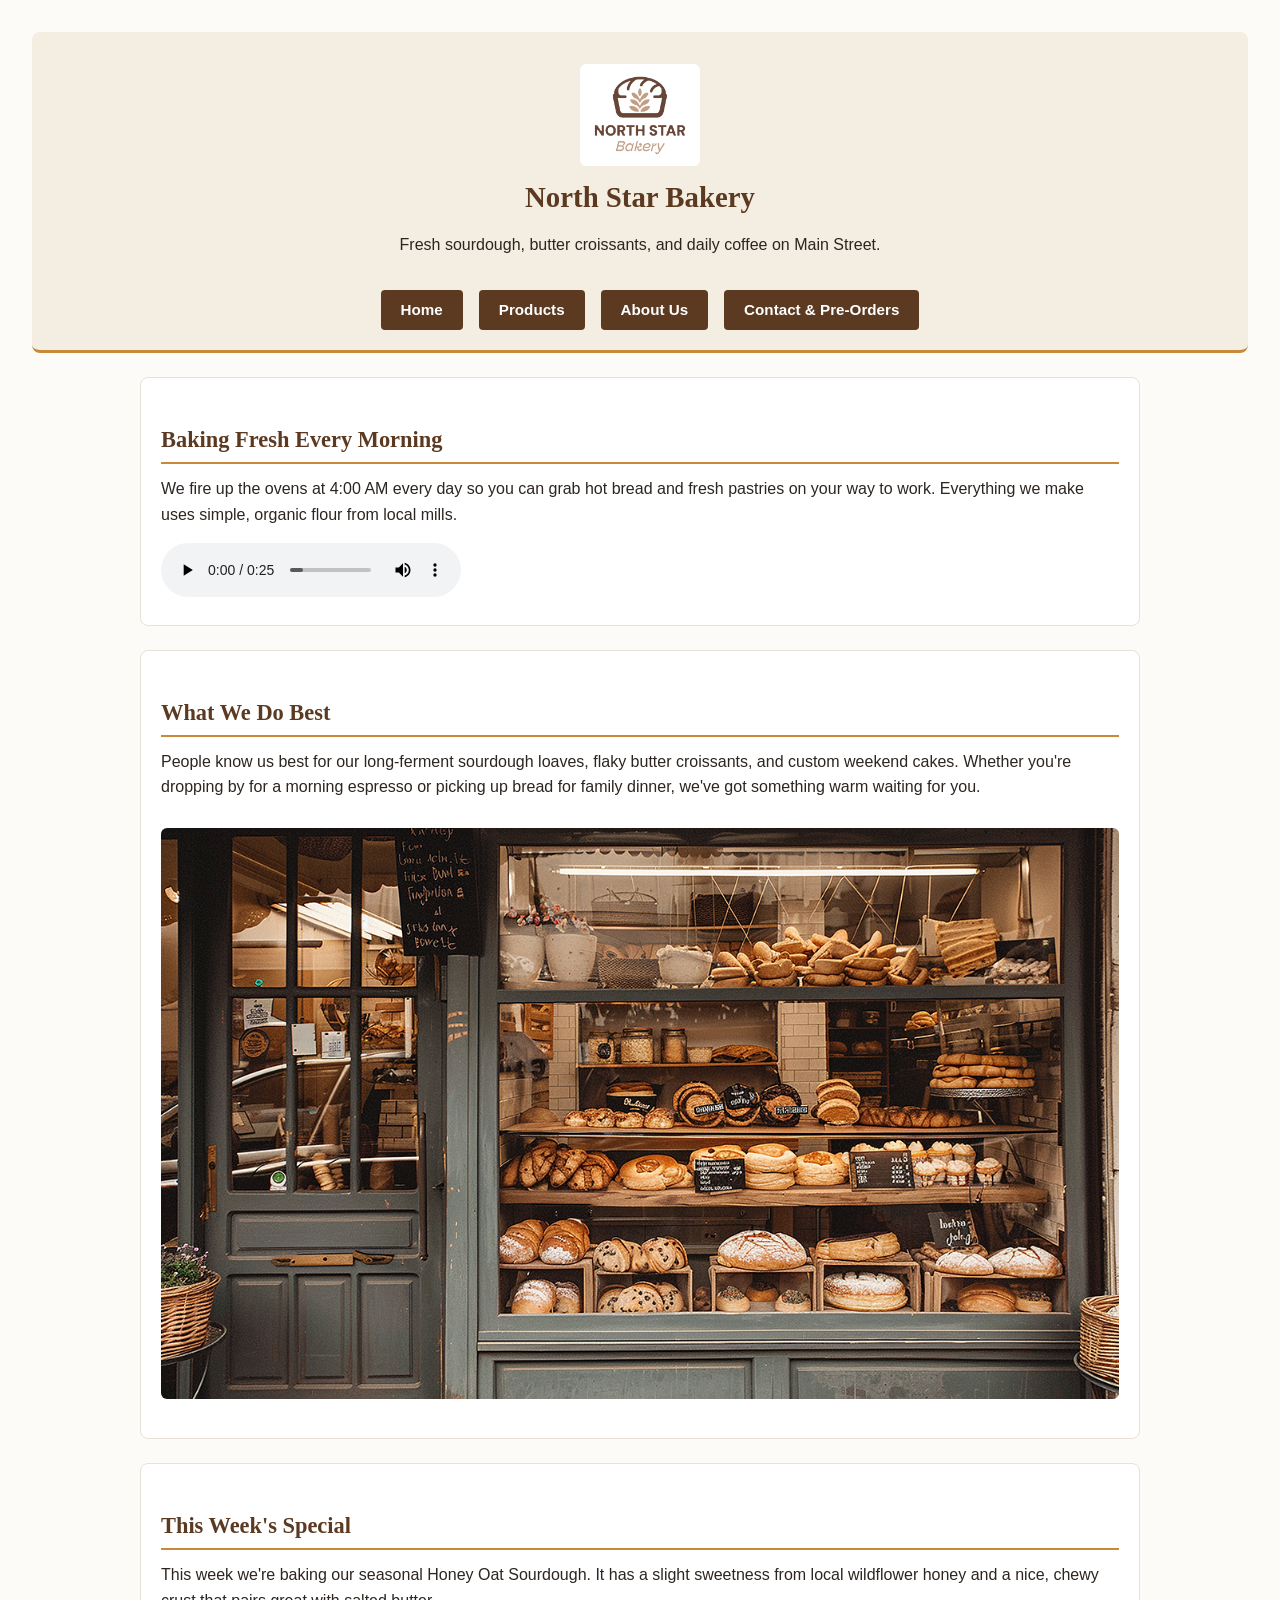
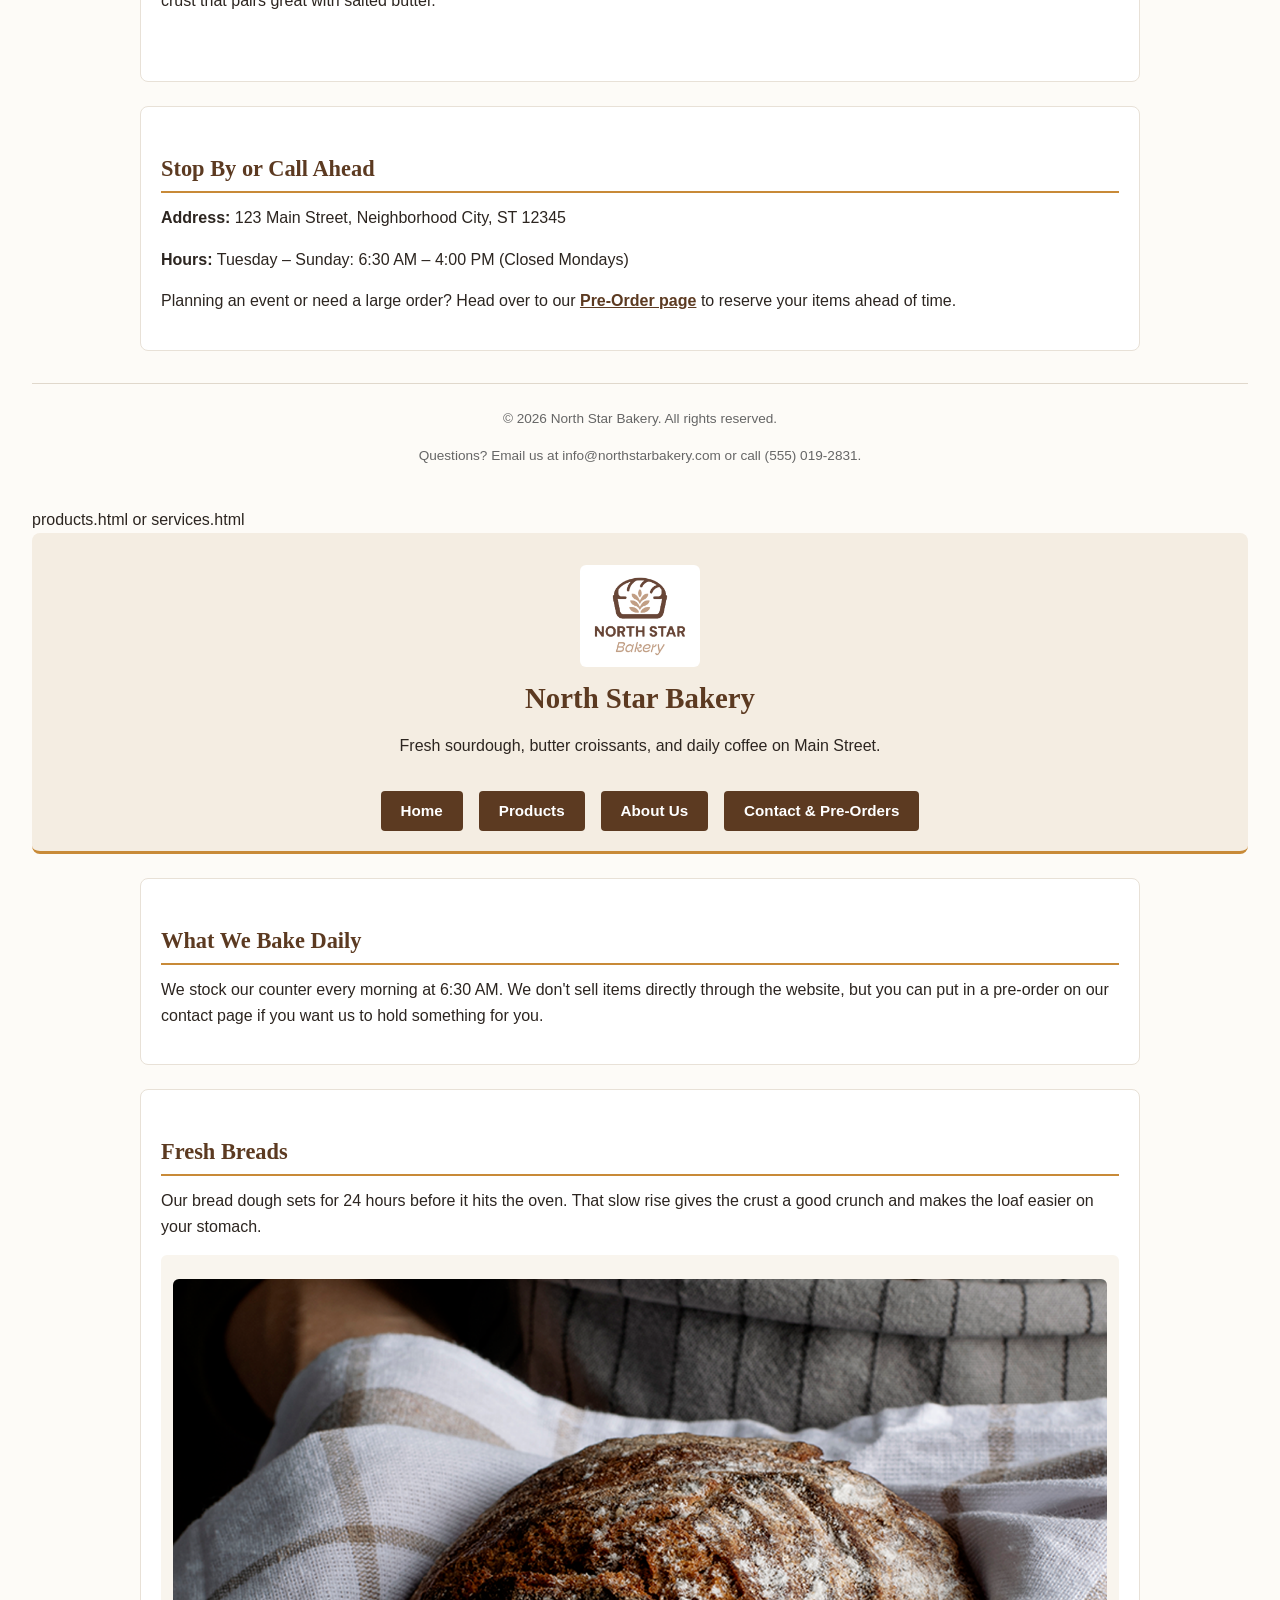
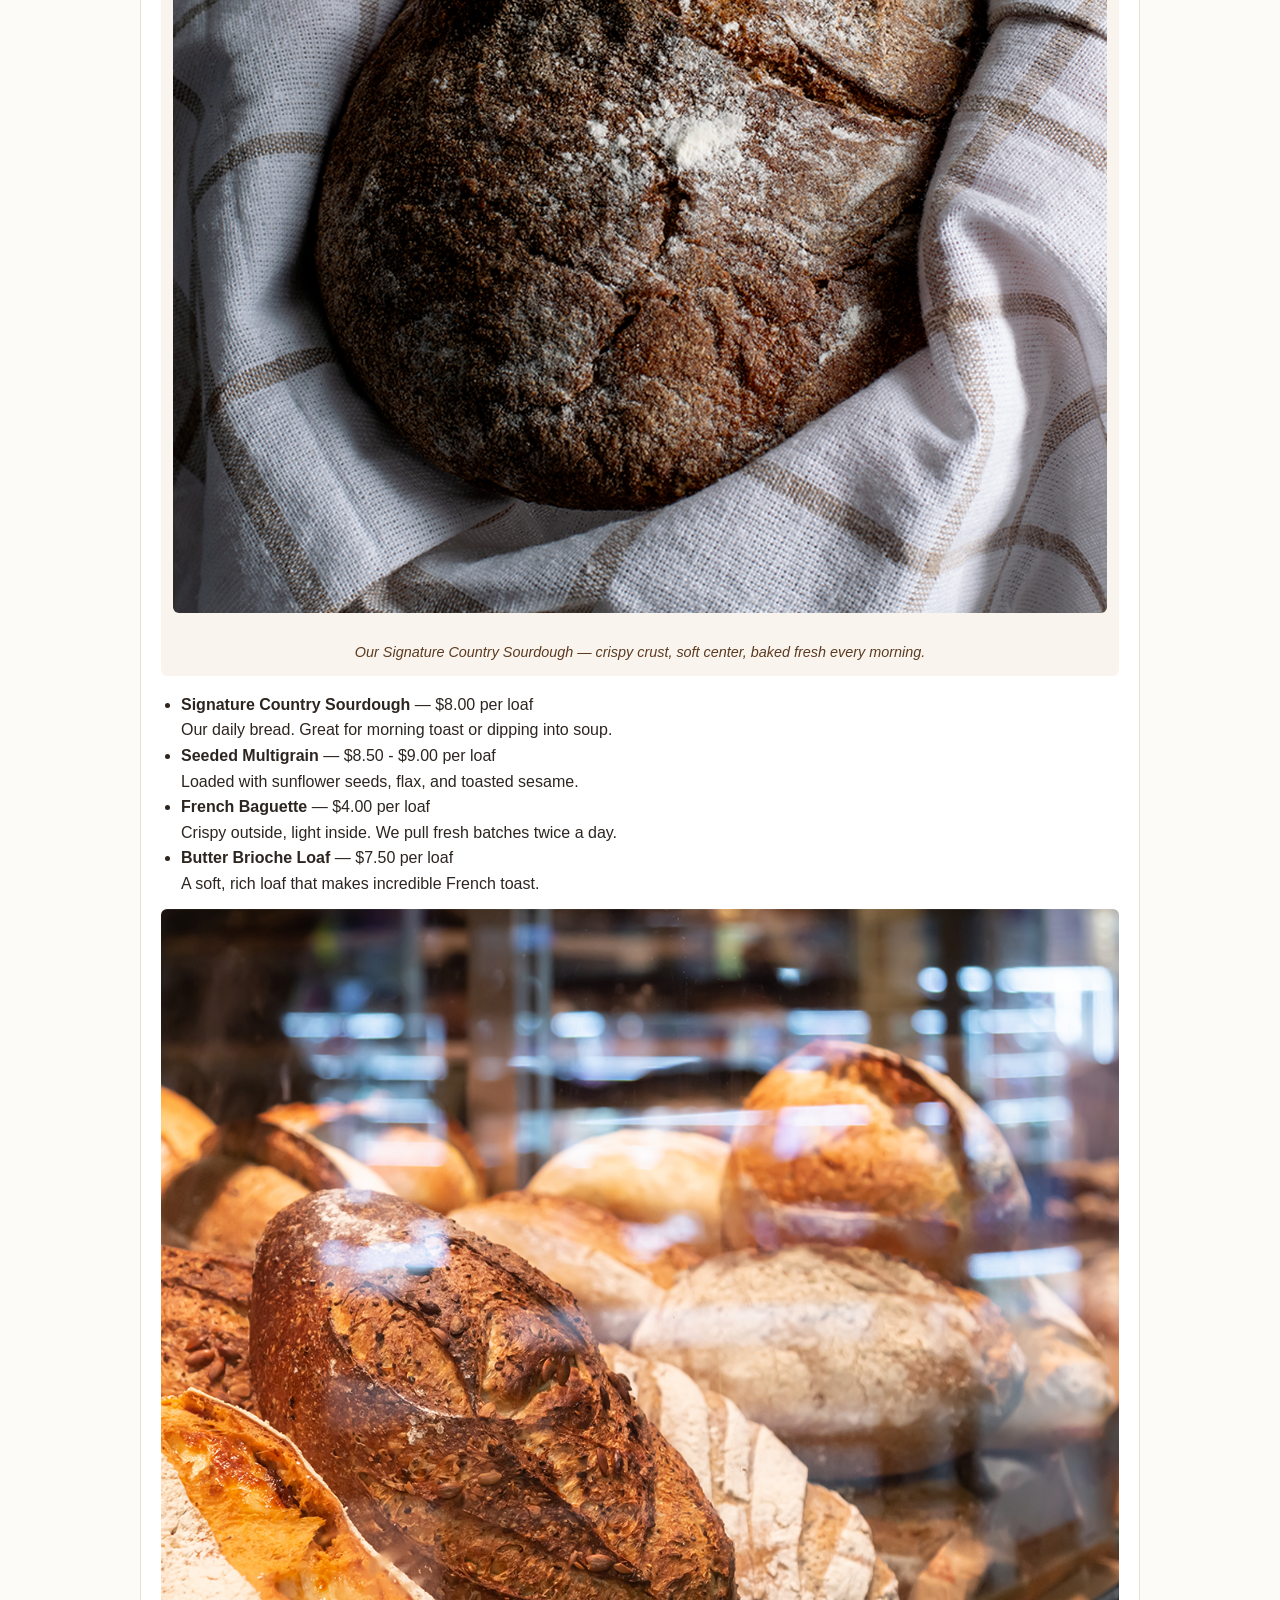
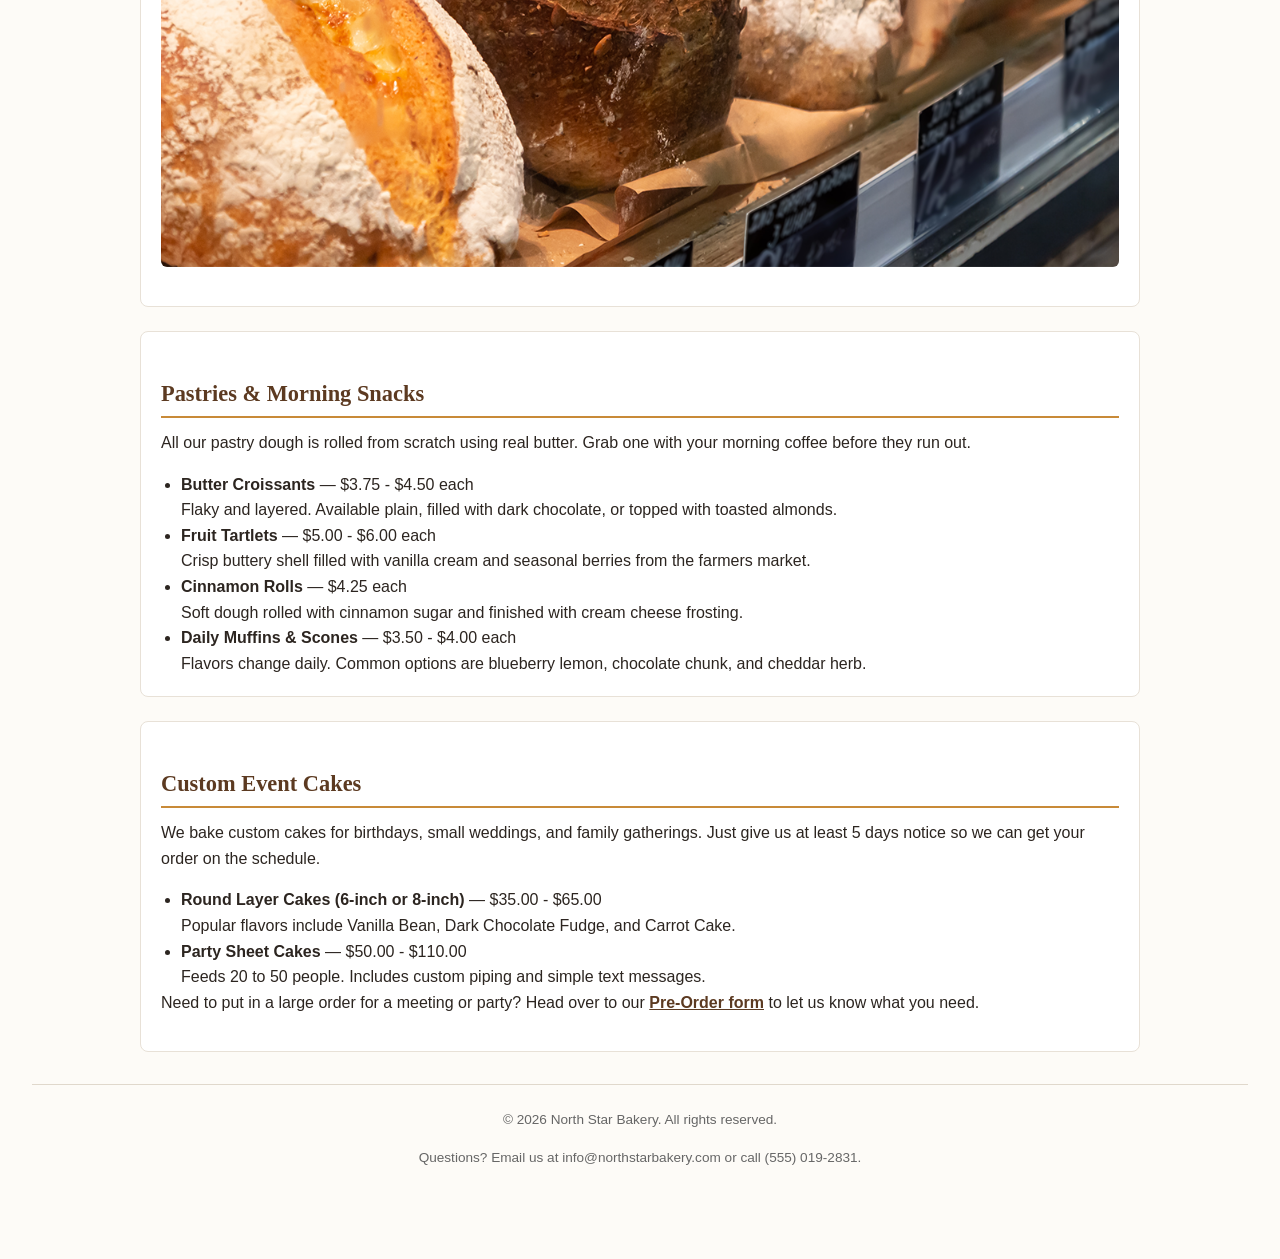
==== index.html @ 72b90725 "new file:   about.html 	new file:   bakery-behind-scenes_c.mp4 	new file:   bakery-bread_c.png 	new " ====
<!DOCTYPE html>
<html lang="en">
<head>
    <link rel="stylesheet" href="styles.css">
    <meta charset="UTF-8">
    <meta name="viewport" content="width=device-width, initial-scale=1.0">
    <title>North Star Bakery - Fresh Breads & Pastries</title>
</head>
<body>

    <header>
        <img src="bakery-logo_c.png" alt="North Star Bakery logo showing a compass and wheat motif">
        <h1>North Star Bakery</h1>
        <p>Fresh sourdough, butter croissants, and daily coffee on Main Street.</p>
        
        <nav>
            <ul>
                <li><a href="index.html">Home</a></li>
                <li><a href="products.html">Products</a></li>
                <li><a href="about.html">About Us</a></li>
                <li><a href="contact.html">Contact & Pre-Orders</a></li>
            </ul>
        </nav>
    </header>

    <main>
        <section>
            <h2>Baking Fresh Every Morning</h2>
            <p>We fire up the ovens at 4:00 AM every day so you can grab hot bread and fresh pastries on your way to work. Everything we make uses simple, organic flour from local mills.</p>
            
            <audio controls>
                <source src="bakery-welcome_c.mp3" type="audio/mpeg">
                Your browser does not support the audio element. Stop by the shop to hear our daily specials in person!
            </audio>
        </section>

        <section>
            <h2>What We Do Best</h2>
            <p>People know us best for our long-ferment sourdough loaves, flaky butter croissants, and custom weekend cakes. Whether you're dropping by for a morning espresso or picking up bread for family dinner, we've got something warm waiting for you.</p>
            <img src="bakery-storefront_c.png" alt="Front view of the warm and welcoming North Star Bakery storefront with window displays">
        </section>

        <section>
            <h2>This Week's Special</h2>
            <p>This week we're baking our seasonal Honey Oat Sourdough. It has a slight sweetness from local wildflower honey and a nice, chewy crust that pairs great with salted butter.</p>
            
            <picture>
                <source media="(min-width: 800px)" srcset="bakery-feature-large.jpg">
                <img src="bakery-feature-small_c.png" alt="Golden artisan honey oat sourdough bread loaf resting on a rustic wooden board">
            </picture>
        </section>

        <section>
            <h2>Stop By or Call Ahead</h2>
            <p><strong>Address:</strong> 123 Main Street, Neighborhood City, ST 12345</p>
            <p><strong>Hours:</strong> Tuesday – Sunday: 6:30 AM – 4:00 PM (Closed Mondays)</p>
            <p>Planning an event or need a large order? Head over to our <a href="contact.html">Pre-Order page</a> to reserve your items ahead of time.</p>
        </section>
    </main>

    <footer>
        <p>&copy; 2026 North Star Bakery. All rights reserved.</p>
        <p>Questions? Email us at info@northstarbakery.com or call (555) 019-2831.</p>
    </footer>

</body>
</html>


products.html or services.html
<!DOCTYPE html>
<html lang="en">
<head>
    <meta charset="UTF-8">
    <meta name="viewport" content="width=device-width, initial-scale=1.0">
    <title>North Star Bakery - Daily Breads & Pastries</title>
</head>
<body>

    <header>
        <img src="bakery-logo_c.png" alt="North Star Bakery logo showing a compass and wheat motif">
        <h1>North Star Bakery</h1>
        <p>Fresh sourdough, butter croissants, and daily coffee on Main Street.</p>
        
        <nav>
            <ul>
                <li><a href="index.html">Home</a></li>
                <li><a href="products.html">Products</a></li>
                <li><a href="about.html">About Us</a></li>
                <li><a href="contact.html">Contact & Pre-Orders</a></li>
            </ul>
        </nav>
    </header>

    <main>
        <section>
            <h2>What We Bake Daily</h2>
            <p>We stock our counter every morning at 6:30 AM. We don't sell items directly through the website, but you can put in a pre-order on our contact page if you want us to hold something for you.</p>
        </section>

        <section>
            <h2>Fresh Breads</h2>
            <p>Our bread dough sets for 24 hours before it hits the oven. That slow rise gives the crust a good crunch and makes the loaf easier on your stomach.</p>
            
            <figure>
                <img src="bakery-signature-loaf_c.png" alt="A freshly baked round loaf of country sourdough with a scoring design on top">
                <figcaption>Our Signature Country Sourdough — crispy crust, soft center, baked fresh every morning.</figcaption>
            </figure>

            <ul>
                <li>
                    <strong>Signature Country Sourdough</strong> — $8.00 per loaf
                    <br>Our daily bread. Great for morning toast or dipping into soup.
                </li>
                <li>
                    <strong>Seeded Multigrain</strong> — $8.50 - $9.00 per loaf
                    <br>Loaded with sunflower seeds, flax, and toasted sesame.
                </li>
                <li>
                    <strong>French Baguette</strong> — $4.00 per loaf
                    <br>Crispy outside, light inside. We pull fresh batches twice a day.
                </li>
                <li>
                    <strong>Butter Brioche Loaf</strong> — $7.50 per loaf
                    <br>A soft, rich loaf that makes incredible French toast.
                </li>
            </ul>
            
            <img src="bakery-bread_c.png" alt="Selection of freshly baked artisan breads resting on cooling racks">
        </section>

        <section>
            <h2>Pastries & Morning Snacks</h2>
            <p>All our pastry dough is rolled from scratch using real butter. Grab one with your morning coffee before they run out.</p>
            <ul>
                <li>
                    <strong>Butter Croissants</strong> — $3.75 - $4.50 each
                    <br>Flaky and layered. Available plain, filled with dark chocolate, or topped with toasted almonds.
                </li>
                <li>
                    <strong>Fruit Tartlets</strong> — $5.00 - $6.00 each
                    <br>Crisp buttery shell filled with vanilla cream and seasonal berries from the farmers market.
                </li>
                <li>
                    <strong>Cinnamon Rolls</strong> — $4.25 each
                    <br>Soft dough rolled with cinnamon sugar and finished with cream cheese frosting.
                </li>
                <li>
                    <strong>Daily Muffins & Scones</strong> — $3.50 - $4.00 each
                    <br>Flavors change daily. Common options are blueberry lemon, chocolate chunk, and cheddar herb.
                </li>
            </ul>
        </section>

        <section>
            <h2>Custom Event Cakes</h2>
            <p>We bake custom cakes for birthdays, small weddings, and family gatherings. Just give us at least 5 days notice so we can get your order on the schedule.</p>
            <ul>
                <li>
                    <strong>Round Layer Cakes (6-inch or 8-inch)</strong> — $35.00 - $65.00
                    <br>Popular flavors include Vanilla Bean, Dark Chocolate Fudge, and Carrot Cake.
                </li>
                <li>
                    <strong>Party Sheet Cakes</strong> — $50.00 - $110.00
                    <br>Feeds 20 to 50 people. Includes custom piping and simple text messages.
                </li>
            </ul>
            <p>Need to put in a large order for a meeting or party? Head over to our <a href="contact.html">Pre-Order form</a> to let us know what you need.</p>
        </section>
    </main>

    <footer>
        <p>&copy; 2026 North Star Bakery. All rights reserved.</p>
        <p>Questions? Email us at info@northstarbakery.com or call (555) 019-2831.</p>
    </footer>

</body>
</html>
---- styles.css ----
/* ==========================================================================
   North Star Bakery - CSS Design System (Touchstone 3)
   ========================================================================== */

/* 1. Global Variables & Color Palette (3 Main Colors + Neutrals) */
:root {
    --color-primary: #5c3a21;      /* Deep crust brown - Headings & Header */
    --color-secondary: #c88a38;    /* Warm wheat gold - Accents & Links */
    --color-bg-light: #fdfbf7;     /* Warm cream - Background */
    --color-text-dark: #2c2520;    /* Dark charcoal - High contrast body text */
    --color-card-bg: #ffffff;      /* Pure white - Content card background */
    --font-heading: 'Georgia', serif;
    --font-body: 'Arial', sans-serif;
}

/* 2. Base & Typography Styles */
* {
    box-sizing: border-box;
    margin: 0;
    padding: 0;
}

body {
    background-color: var(--color-bg-light);
    color: var(--color-text-dark);
    font-family: var(--font-body);
    font-size: 1rem;
    line-height: 1.6;
    padding: 1rem;
}

h1, h2, h3 {
    color: var(--color-primary);
    font-family: var(--font-heading);
    margin-bottom: 0.75rem;
}

h1 {
    font-size: 1.8rem;
}

h2 {
    font-size: 1.4rem;
    border-bottom: 2px solid var(--color-secondary);
    padding-bottom: 0.25rem;
    margin-top: 1.5rem;
}

p {
    margin-bottom: 1rem;
}

a {
    color: var(--color-primary);
    text-decoration: underline;
    font-weight: bold;
}

a:hover, a:focus {
    color: var(--color-secondary);
}

/* 3. Header & Navigation (Mobile-First Flexbox) */
header {
    background-color: #f4ede2;
    padding: 1.25rem;
    border-radius: 8px;
    text-align: center;
    margin-bottom: 1.5rem;
    border-bottom: 3px solid var(--color-secondary);
}

header img {
    max-width: 120px;
    height: auto;
    margin-bottom: 0.5rem;
}

nav ul {
    list-style: none;
    display: flex;
    flex-direction: column;
    gap: 0.5rem;
    margin-top: 1rem;
}

nav a {
    display: block;
    background-color: var(--color-primary);
    color: #ffffff;
    padding: 0.6rem;
    border-radius: 4px;
    text-decoration: none;
    font-size: 0.95rem;
}

nav a:hover, nav a:focus {
    background-color: var(--color-secondary);
    color: #ffffff;
}

/* 4. Main Content & Cards */
main {
    max-width: 1000px;
    margin: 0 auto;
}

section {
    background-color: var(--color-card-bg);
    padding: 1.25rem;
    margin-bottom: 1.5rem;
    border-radius: 8px;
    border: 1px solid #e8e1d7;
}

img, video {
    max-width: 100%;
    height: auto;
    border-radius: 6px;
    margin: 0.75rem 0;
}

figure {
    background-color: #f9f5ee;
    padding: 0.75rem;
    border-radius: 6px;
    margin: 1rem 0;
    text-align: center;
}

figcaption {
    font-style: italic;
    font-size: 0.9rem;
    color: var(--color-primary);
    margin-top: 0.5rem;
}

/* 5. Forms & Inputs */
fieldset {
    border: 1px solid var(--color-secondary);
    border-radius: 6px;
    padding: 1rem;
    margin-bottom: 1.25rem;
    background-color: #fdfbf7;
}

legend {
    font-family: var(--font-heading);
    font-weight: bold;
    color: var(--color-primary);
    padding: 0 0.5rem;
}

label {
    font-weight: bold;
    display: block;
    margin-bottom: 0.25rem;
}

input, select, textarea {
    width: 100%;
    padding: 0.6rem;
    border: 1px solid #ccc;
    border-radius: 4px;
    font-size: 1rem;
    font-family: inherit;
}

button {
    background-color: var(--color-primary);
    color: #ffffff;
    padding: 0.75rem 1.5rem;
    font-size: 1rem;
    font-weight: bold;
    border: none;
    border-radius: 4px;
    cursor: pointer;
}

button:hover {
    background-color: var(--color-secondary);
}

/* 6. Footer */
footer {
    text-align: center;
    padding: 1.5rem;
    font-size: 0.85rem;
    color: #666666;
    border-top: 1px solid #e0d8cc;
    margin-top: 2rem;
}

/* ==========================================================================
   7. Responsive Layout Adjustment (Desktop Media Query)
   ========================================================================== */
@media (min-width: 768px) {
    body {
        padding: 2rem;
    }

    header {
        display: flex;
        flex-direction: column;
        align-items: center;
    }

    nav ul {
        flex-direction: row;
        justify-content: center;
        gap: 1rem;
    }

    nav a {
        padding: 0.5rem 1.25rem;
    }

    /* Multi-column layout for list blocks */
    ul {
        padding-left: 1.25rem;
    }
}
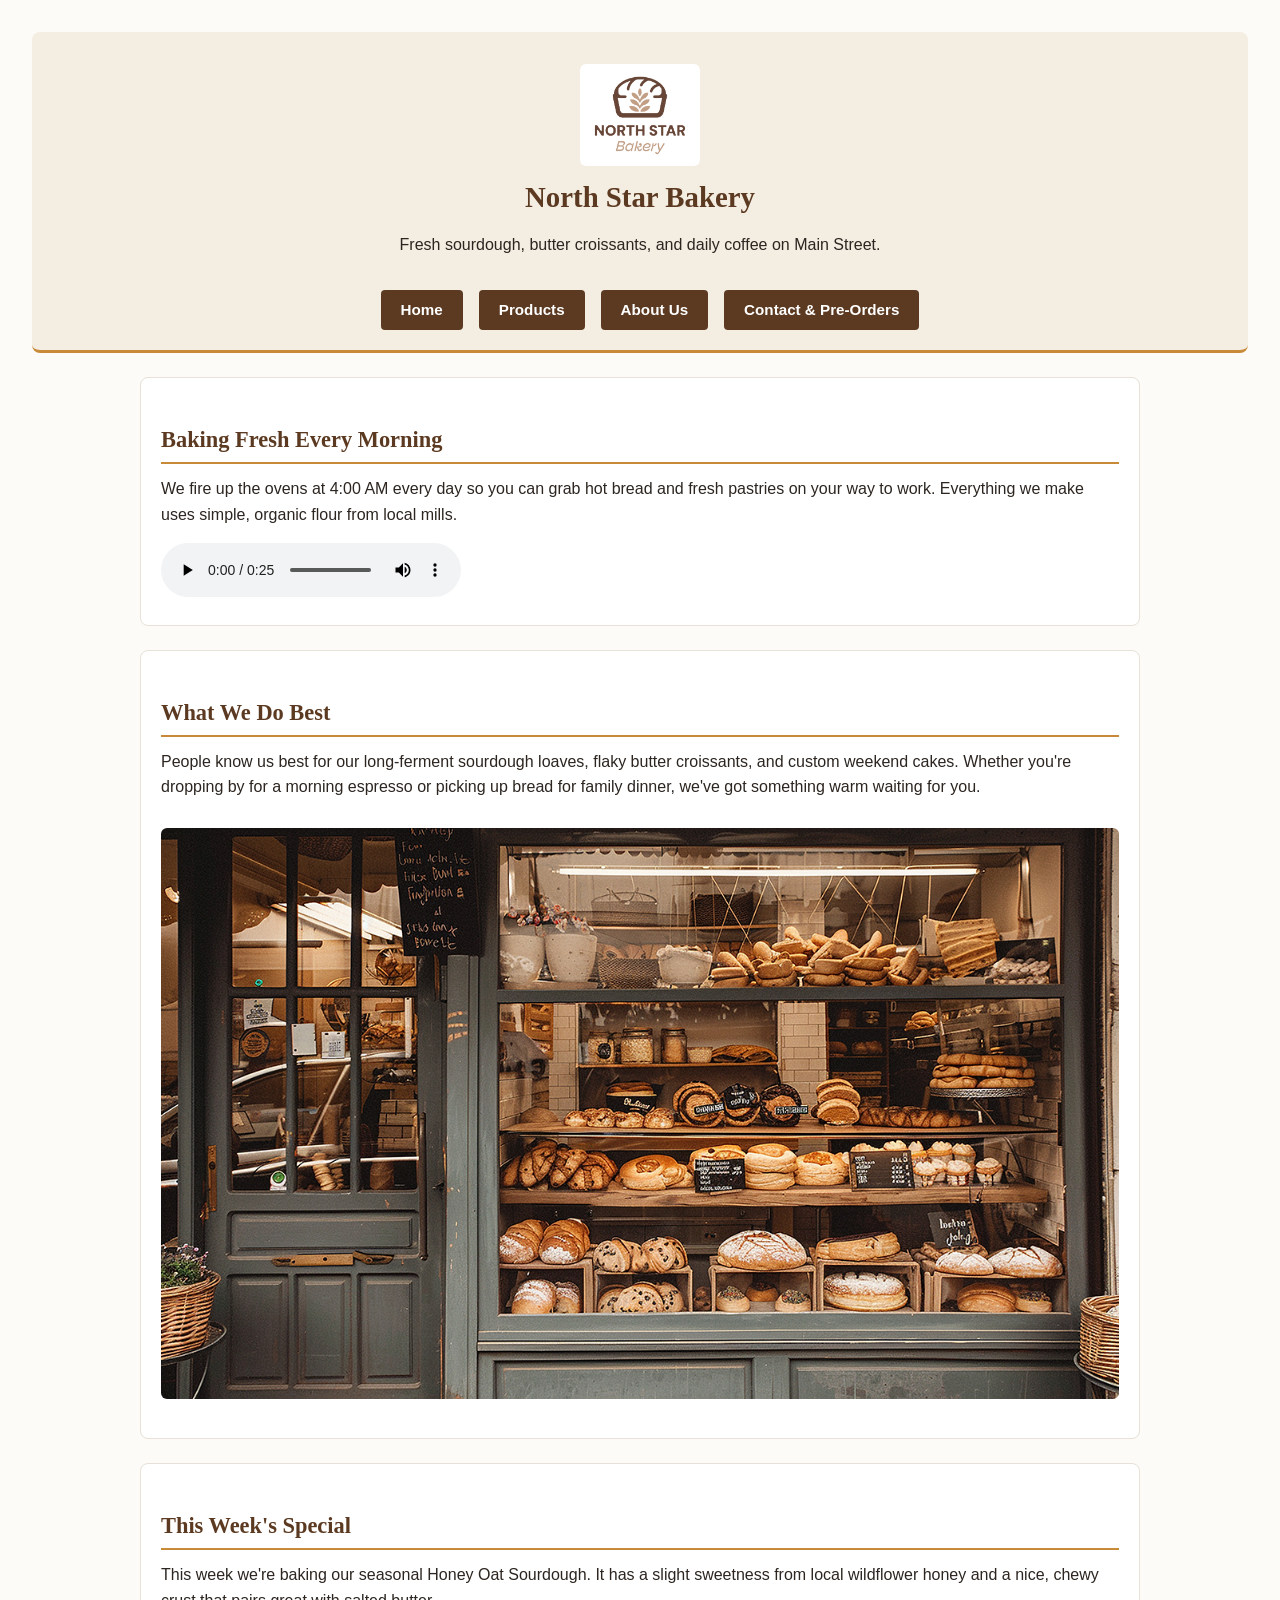
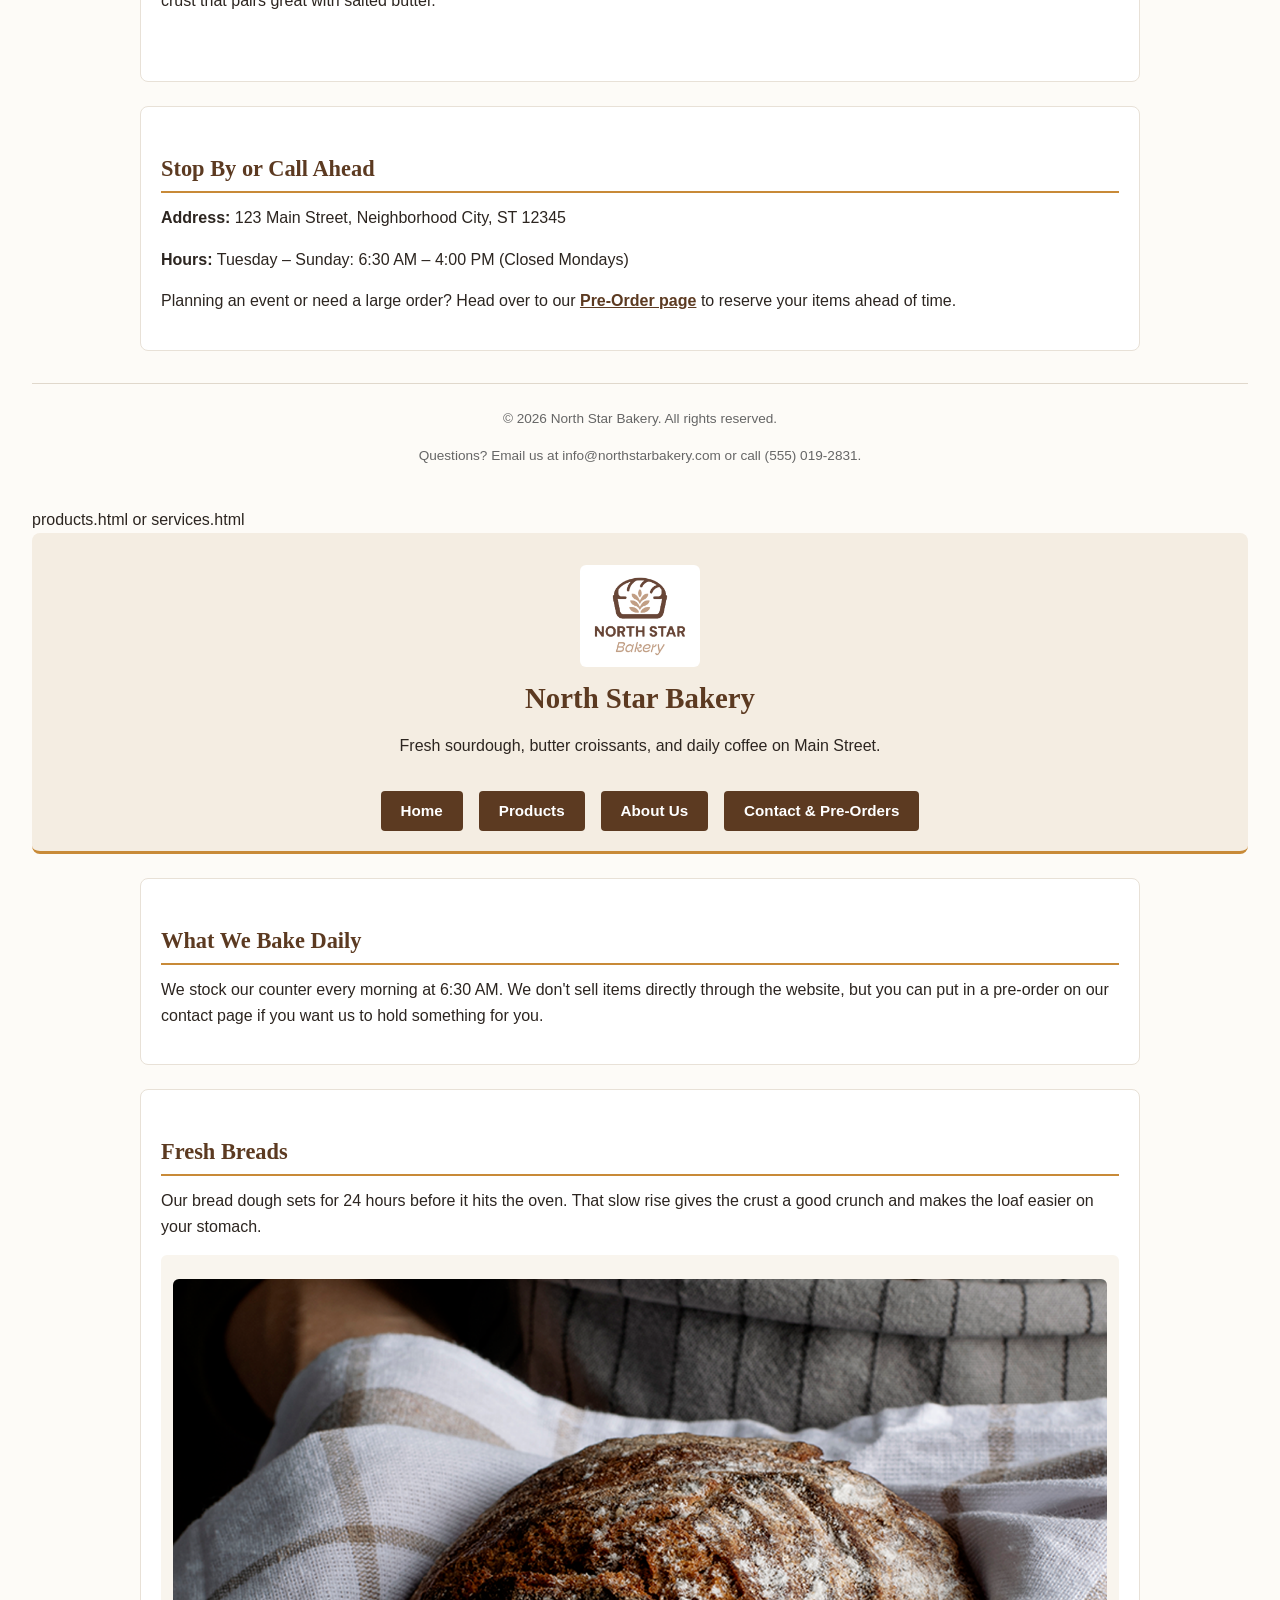
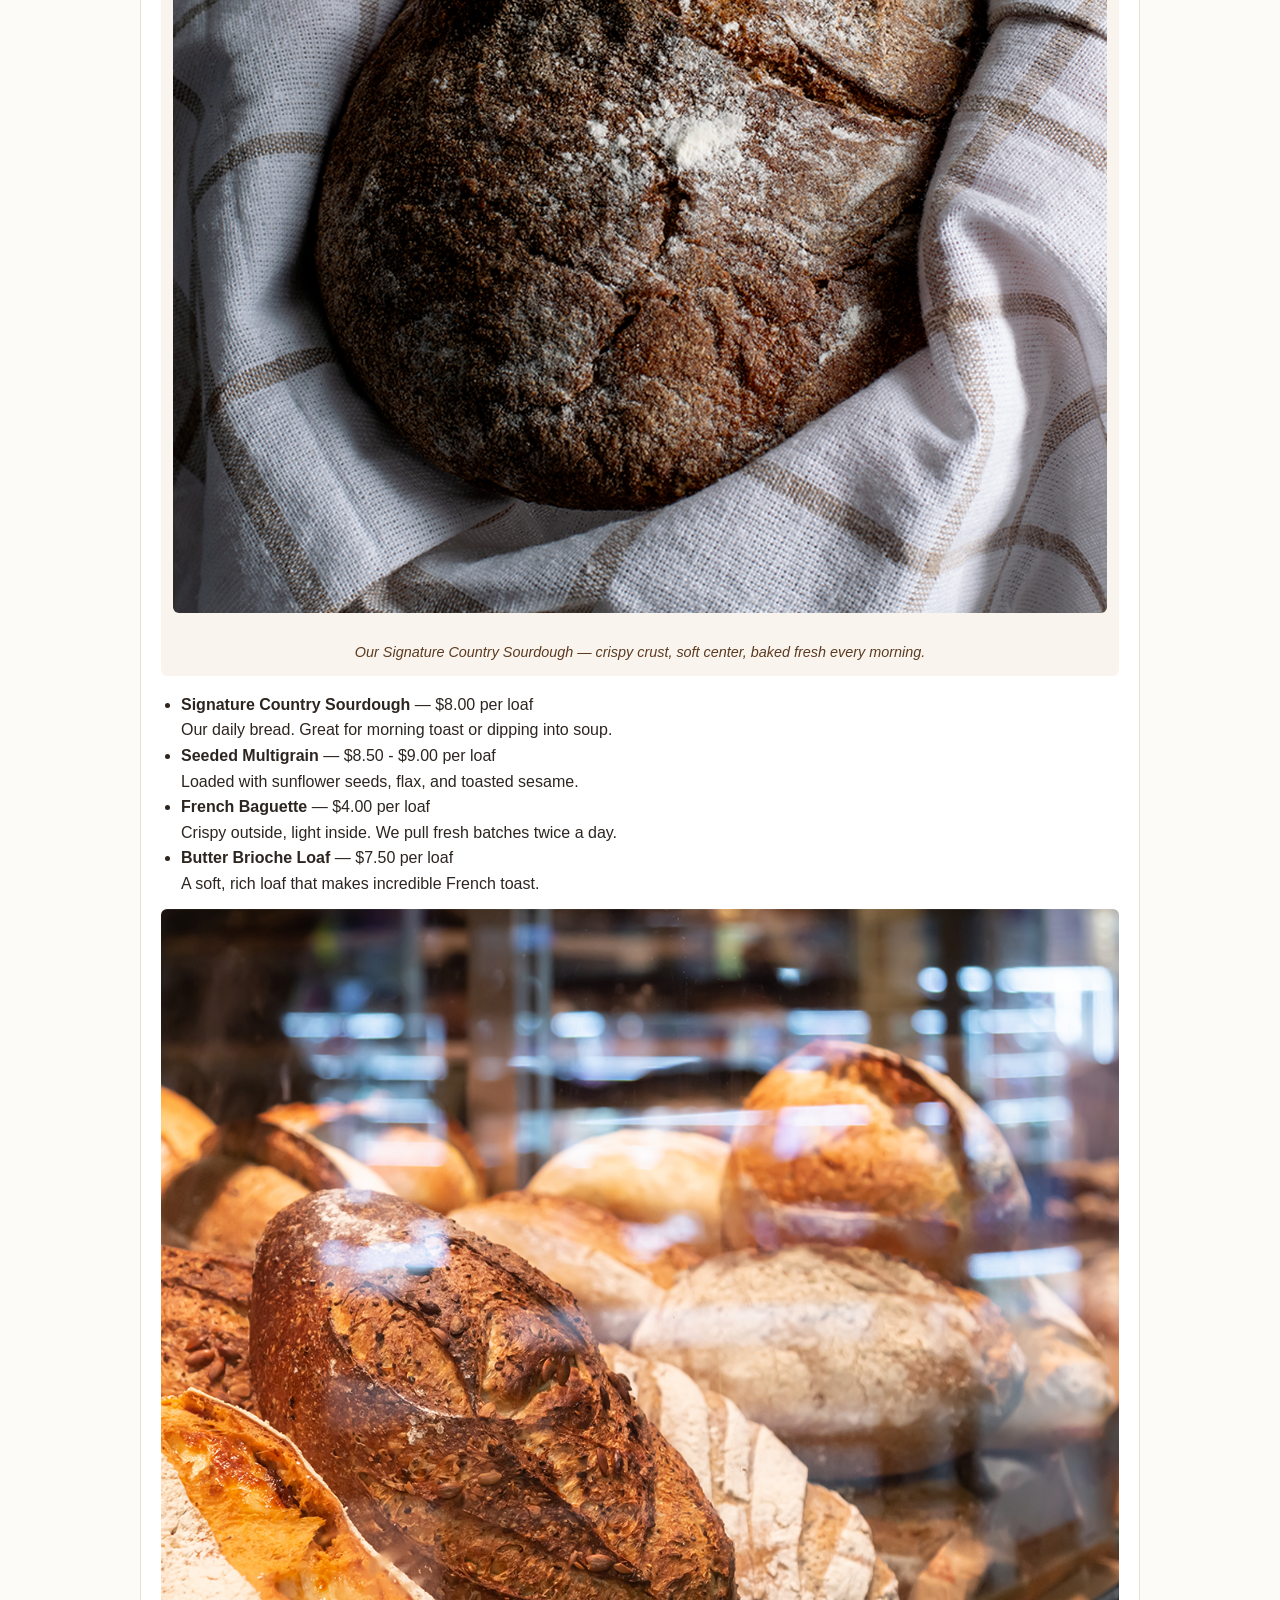
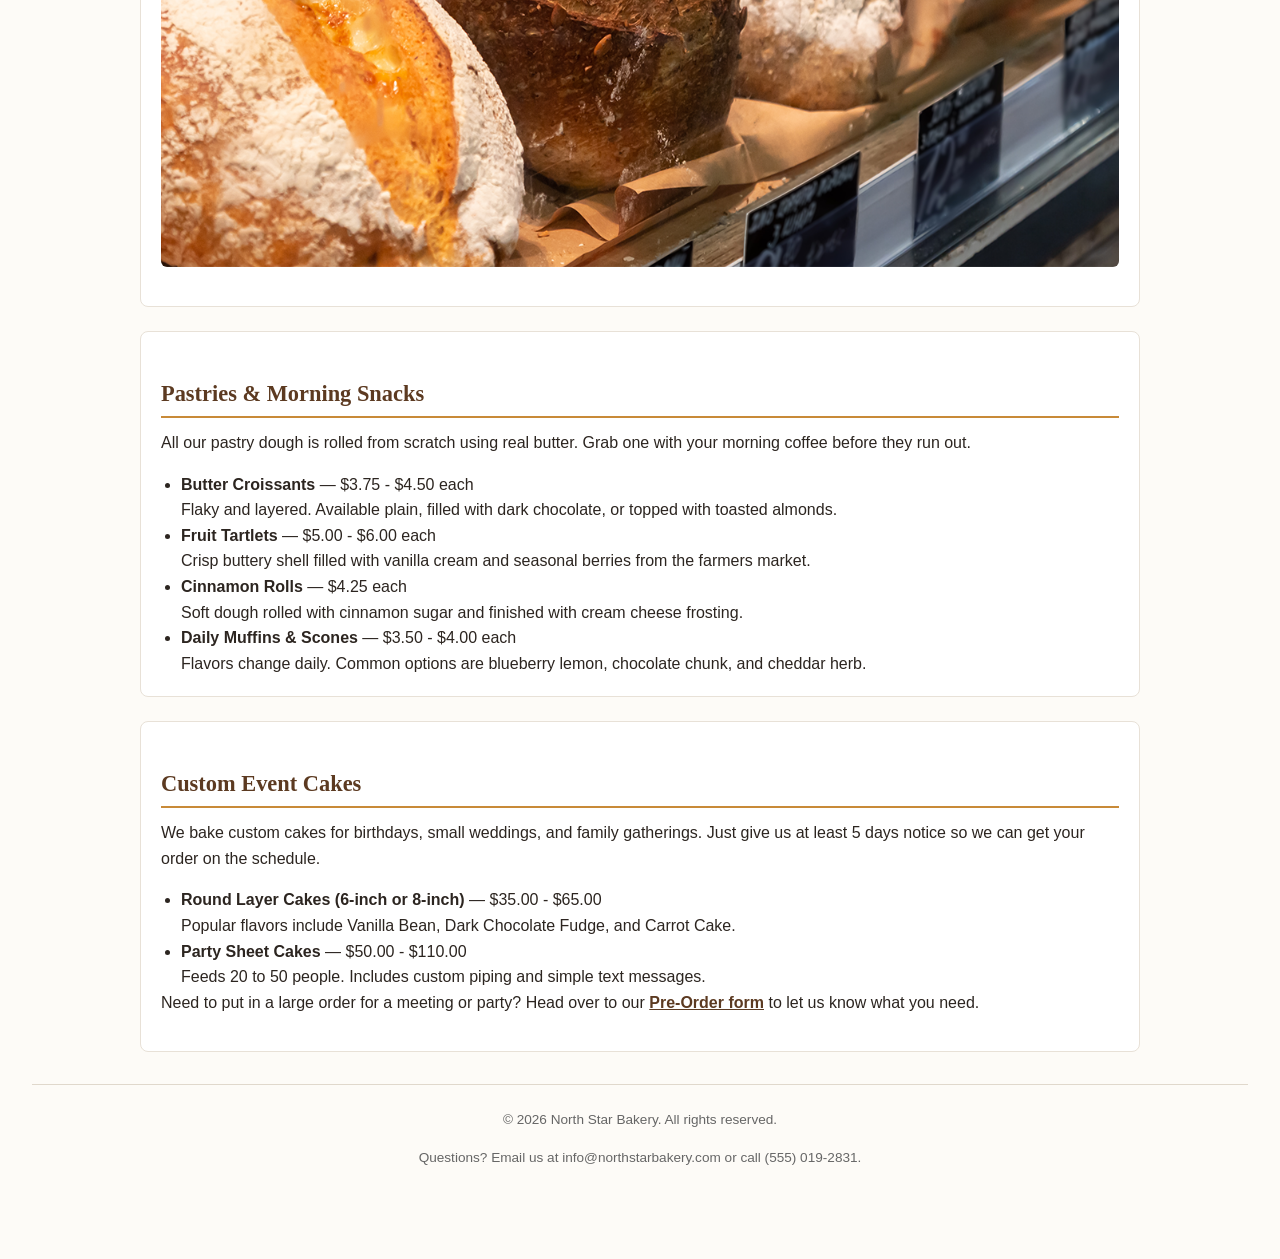
==== commit b14ec1e6: "modified:   about.html 	modified:   contact.html 	modified:   index.html 	modified:   products.html " ====
--- a/index.html
+++ b/index.html
@@ -173,6 +173,6 @@
         <p>&copy; 2026 North Star Bakery. All rights reserved.</p>
         <p>Questions? Email us at info@northstarbakery.com or call (555) 019-2831.</p>
     </footer>
-
+<script src="script.js"></script>
 </body>
 </html>
--- a/styles.css
+++ b/styles.css
@@ -1,19 +1,15 @@
-/* ==========================================================================
-   North Star Bakery - CSS Design System (Touchstone 3)
-   ========================================================================== */
-
-/* 1. Global Variables & Color Palette (3 Main Colors + Neutrals) */
+
 :root {
-    --color-primary: #5c3a21;      /* Deep crust brown - Headings & Header */
-    --color-secondary: #c88a38;    /* Warm wheat gold - Accents & Links */
-    --color-bg-light: #fdfbf7;     /* Warm cream - Background */
-    --color-text-dark: #2c2520;    /* Dark charcoal - High contrast body text */
-    --color-card-bg: #ffffff;      /* Pure white - Content card background */
+    --color-primary: #5c3a21;      /* Headings & Header */
+    --color-secondary: #c88a38;    /* Accents & Links */
+    --color-bg-light: #fdfbf7;     /* Background */
+    --color-text-dark: #2c2520;    /* High contrast body text */
+    --color-card-bg: #ffffff;      /* Content card background */
     --font-heading: 'Georgia', serif;
     --font-body: 'Arial', sans-serif;
 }
 
-/* 2. Base & Typography Styles */
+/*Base & Typography Styles */
 * {
     box-sizing: border-box;
     margin: 0;
@@ -60,7 +56,7 @@
     color: var(--color-secondary);
 }
 
-/* 3. Header & Navigation (Mobile-First Flexbox) */
+/*Header & Navigation (Mobile-First Flexbox)*/
 header {
     background-color: #f4ede2;
     padding: 1.25rem;
@@ -99,7 +95,7 @@
     color: #ffffff;
 }
 
-/* 4. Main Content & Cards */
+/*Main Content & Cards*/
 main {
     max-width: 1000px;
     margin: 0 auto;
@@ -135,7 +131,7 @@
     margin-top: 0.5rem;
 }
 
-/* 5. Forms & Inputs */
+/*Forms & Inputs */
 fieldset {
     border: 1px solid var(--color-secondary);
     border-radius: 6px;
@@ -181,7 +177,7 @@
     background-color: var(--color-secondary);
 }
 
-/* 6. Footer */
+/*Footer */
 footer {
     text-align: center;
     padding: 1.5rem;
@@ -191,9 +187,8 @@
     margin-top: 2rem;
 }
 
-/* ==========================================================================
-   7. Responsive Layout Adjustment (Desktop Media Query)
-   ========================================================================== */
+/*
+Responsive Layout Adjustment (Desktop Media Query)*/
 @media (min-width: 768px) {
     body {
         padding: 2rem;
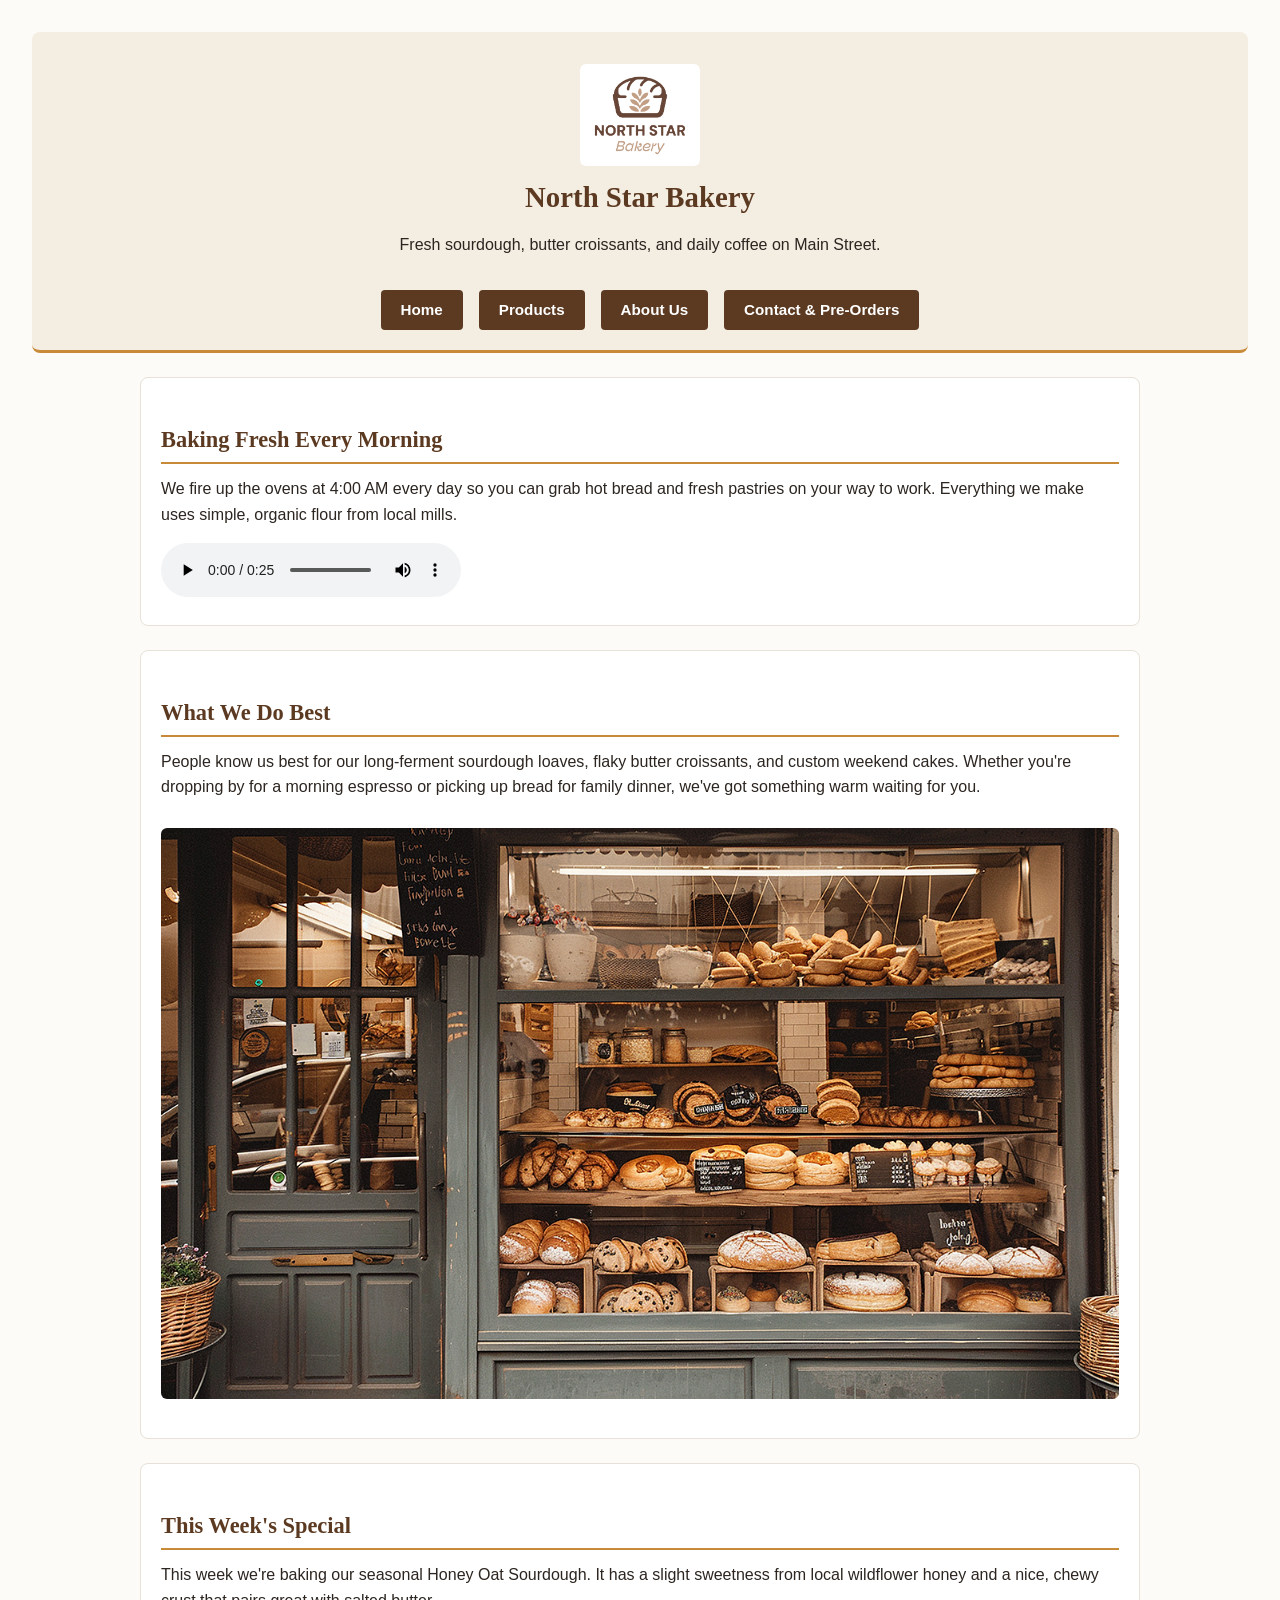
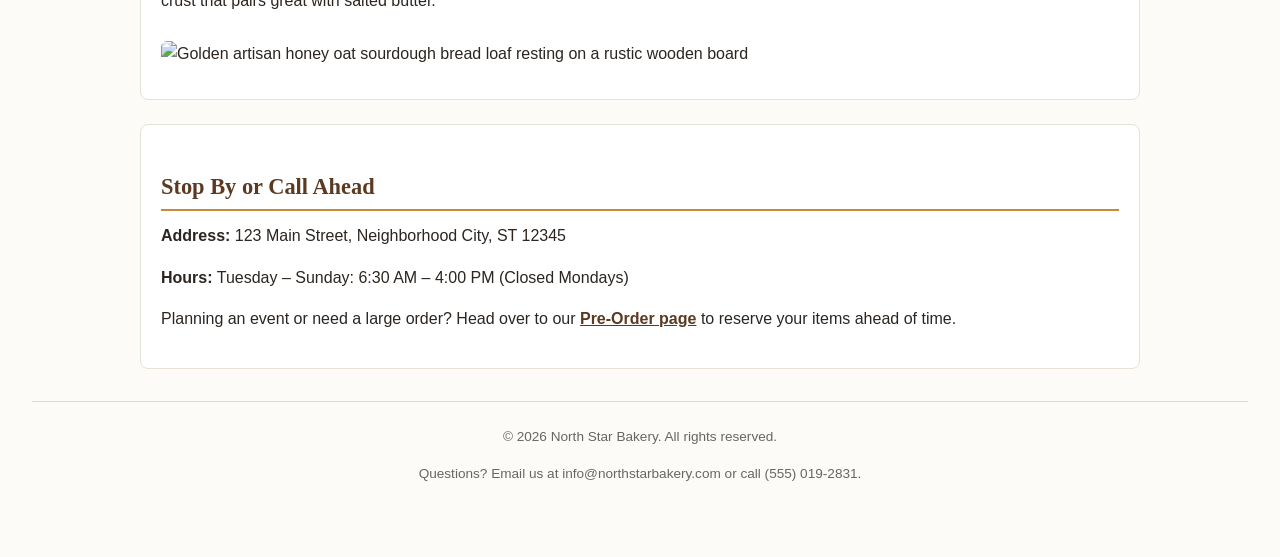
==== commit 66092120: "modified:   index.html" ====
--- a/index.html
+++ b/index.html
@@ -63,116 +63,6 @@
         <p>Questions? Email us at info@northstarbakery.com or call (555) 019-2831.</p>
     </footer>
 
+    <script src="script.js"></script>
 </body>
-</html>
-
-
-products.html or services.html
-<!DOCTYPE html>
-<html lang="en">
-<head>
-    <meta charset="UTF-8">
-    <meta name="viewport" content="width=device-width, initial-scale=1.0">
-    <title>North Star Bakery - Daily Breads & Pastries</title>
-</head>
-<body>
-
-    <header>
-        <img src="bakery-logo_c.png" alt="North Star Bakery logo showing a compass and wheat motif">
-        <h1>North Star Bakery</h1>
-        <p>Fresh sourdough, butter croissants, and daily coffee on Main Street.</p>
-        
-        <nav>
-            <ul>
-                <li><a href="index.html">Home</a></li>
-                <li><a href="products.html">Products</a></li>
-                <li><a href="about.html">About Us</a></li>
-                <li><a href="contact.html">Contact & Pre-Orders</a></li>
-            </ul>
-        </nav>
-    </header>
-
-    <main>
-        <section>
-            <h2>What We Bake Daily</h2>
-            <p>We stock our counter every morning at 6:30 AM. We don't sell items directly through the website, but you can put in a pre-order on our contact page if you want us to hold something for you.</p>
-        </section>
-
-        <section>
-            <h2>Fresh Breads</h2>
-            <p>Our bread dough sets for 24 hours before it hits the oven. That slow rise gives the crust a good crunch and makes the loaf easier on your stomach.</p>
-            
-            <figure>
-                <img src="bakery-signature-loaf_c.png" alt="A freshly baked round loaf of country sourdough with a scoring design on top">
-                <figcaption>Our Signature Country Sourdough — crispy crust, soft center, baked fresh every morning.</figcaption>
-            </figure>
-
-            <ul>
-                <li>
-                    <strong>Signature Country Sourdough</strong> — $8.00 per loaf
-                    <br>Our daily bread. Great for morning toast or dipping into soup.
-                </li>
-                <li>
-                    <strong>Seeded Multigrain</strong> — $8.50 - $9.00 per loaf
-                    <br>Loaded with sunflower seeds, flax, and toasted sesame.
-                </li>
-                <li>
-                    <strong>French Baguette</strong> — $4.00 per loaf
-                    <br>Crispy outside, light inside. We pull fresh batches twice a day.
-                </li>
-                <li>
-                    <strong>Butter Brioche Loaf</strong> — $7.50 per loaf
-                    <br>A soft, rich loaf that makes incredible French toast.
-                </li>
-            </ul>
-            
-            <img src="bakery-bread_c.png" alt="Selection of freshly baked artisan breads resting on cooling racks">
-        </section>
-
-        <section>
-            <h2>Pastries & Morning Snacks</h2>
-            <p>All our pastry dough is rolled from scratch using real butter. Grab one with your morning coffee before they run out.</p>
-            <ul>
-                <li>
-                    <strong>Butter Croissants</strong> — $3.75 - $4.50 each
-                    <br>Flaky and layered. Available plain, filled with dark chocolate, or topped with toasted almonds.
-                </li>
-                <li>
-                    <strong>Fruit Tartlets</strong> — $5.00 - $6.00 each
-                    <br>Crisp buttery shell filled with vanilla cream and seasonal berries from the farmers market.
-                </li>
-                <li>
-                    <strong>Cinnamon Rolls</strong> — $4.25 each
-                    <br>Soft dough rolled with cinnamon sugar and finished with cream cheese frosting.
-                </li>
-                <li>
-                    <strong>Daily Muffins & Scones</strong> — $3.50 - $4.00 each
-                    <br>Flavors change daily. Common options are blueberry lemon, chocolate chunk, and cheddar herb.
-                </li>
-            </ul>
-        </section>
-
-        <section>
-            <h2>Custom Event Cakes</h2>
-            <p>We bake custom cakes for birthdays, small weddings, and family gatherings. Just give us at least 5 days notice so we can get your order on the schedule.</p>
-            <ul>
-                <li>
-                    <strong>Round Layer Cakes (6-inch or 8-inch)</strong> — $35.00 - $65.00
-                    <br>Popular flavors include Vanilla Bean, Dark Chocolate Fudge, and Carrot Cake.
-                </li>
-                <li>
-                    <strong>Party Sheet Cakes</strong> — $50.00 - $110.00
-                    <br>Feeds 20 to 50 people. Includes custom piping and simple text messages.
-                </li>
-            </ul>
-            <p>Need to put in a large order for a meeting or party? Head over to our <a href="contact.html">Pre-Order form</a> to let us know what you need.</p>
-        </section>
-    </main>
-
-    <footer>
-        <p>&copy; 2026 North Star Bakery. All rights reserved.</p>
-        <p>Questions? Email us at info@northstarbakery.com or call (555) 019-2831.</p>
-    </footer>
-<script src="script.js"></script>
-</body>
-</html>
+</html>
